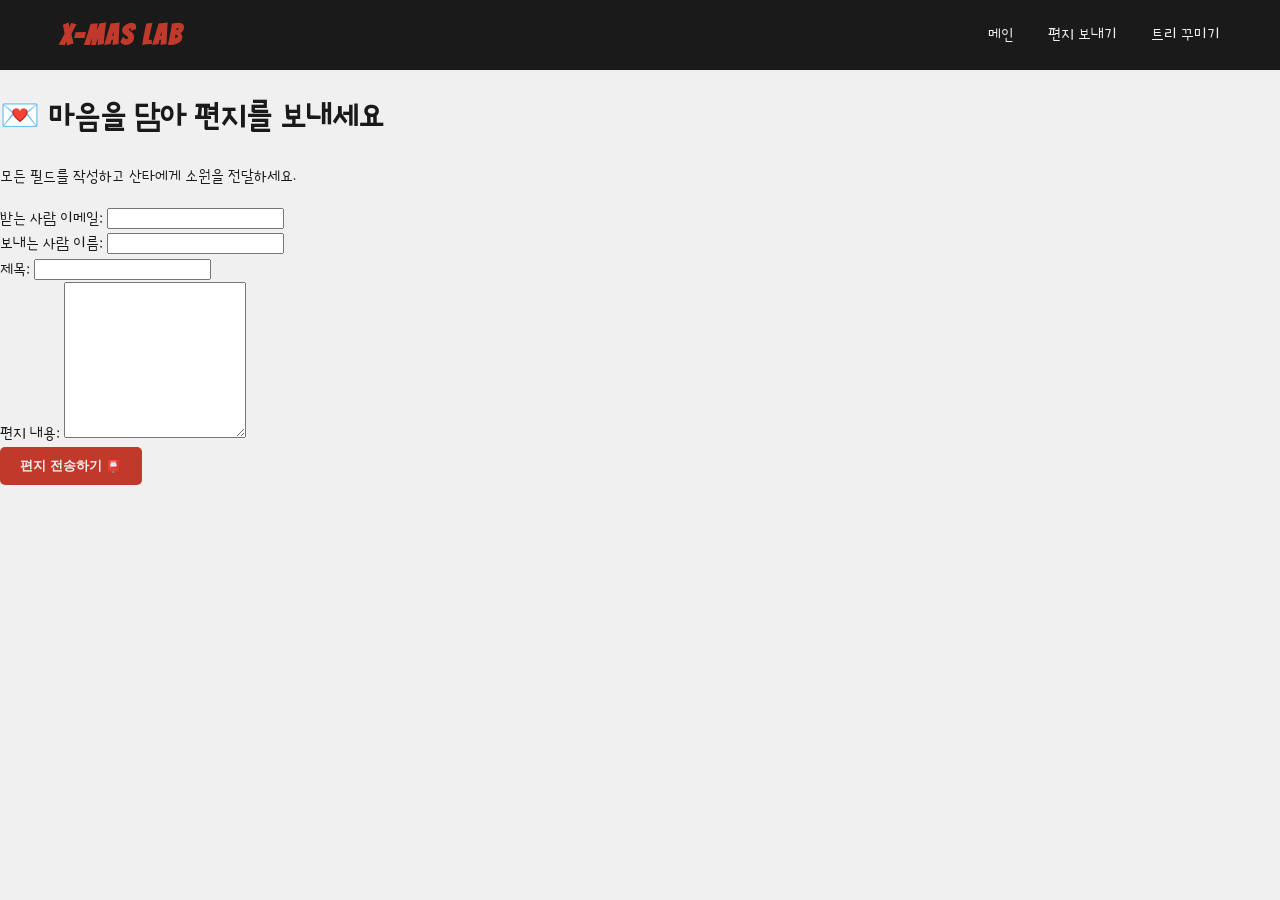
==== letter.html @ 98300f05 "폰트 수정" ====
<!DOCTYPE html>
<html lang="ko">
<head>
    <meta charset="UTF-8">
    <meta name="viewport" content="width=device-width, initial-scale=1.0">
    <title>🎄 편지 보내기</title>
    
    <link rel="preconnect" href="https://fonts.googleapis.com">
    <link rel="preconnect" href="https://fonts.gstatic.com" crossorigin>
    <link href="https://fonts.googleapis.com/css2?family=Bangers&family=Poor+Story&display=swap" rel="stylesheet">
    
    <link rel="stylesheet" href="css/style.css">
</head>
<body>
    <header class="navbar">
        <div class="nav-container">
            <div class="nav-logo"><a href="index.html">X-MAS LAB</a></div>
            <nav class="nav-links">
                <a href="index.html">메인</a>
                <a href="letter.html">편지 보내기</a>
                <a href="tree-decorator.html">트리 꾸미기</a>
            </nav>
        </div>
    </header>

    <main class="letter-main">
        <div class="letter-container">
            <h1>💌 마음을 담아 편지를 보내세요</h1>
            <p class="subtitle">모든 필드를 작성하고 산타에게 소원을 전달하세요.</p>
            
            <form id="letter-form">
                <div class="form-group">
                    <label for="to_email">받는 사람 이메일:</label>
                    <input type="email" id="to_email" name="to_email" required>
                </div>

                <div class="form-group">
                    <label for="from_name">보내는 사람 이름:</label>
                    <input type="text" id="from_name" name="from_name" required>
                </div>

                <div class="form-group">
                    <label for="subject">제목:</label>
                    <input type="text" id="subject" name="subject" required>
                </div>

                <div class="form-group">
                    <label for="message">편지 내용:</label>
                    <textarea id="message" name="message" rows="10" required></textarea>
                </div>
                
                <button type="submit" class="button-red">편지 전송하기 📮</button>
                <p id="feedback" class="feedback-message"></p>
            </form>
        </div>
    </main>

    <script src="js/letter.js"></script>
</body>
</html>
---- css/style.css ----
:root {
    /* 색상 팔레트 */
    --color-white-snow: #F0F0F0;
    --color-black-text: #1A1A1A;
    --color-red-christmas: #C0392B;
    --color-green-christmas: #27AE60;
    --color-gold-accent: #FFD700;

    /* Bangers (영문), Poor Story (한글) 폰트 설정 */
    /* Bangers는 영문 전용이므로, Poor Story를 백업으로 지정합니다. */
    --font-bangers: 'Bangers', cursive;
    --font-poorstory: 'Poor Story', cursive;

    /* 기본 폰트: 한글 가독성을 우선하되, 영문은 Bangers를 기본으로 사용합니다. */
    --font-primary: var(--font-poorstory); 
}

/* ... (기존 body, 버튼 스타일 등은 그대로 둡니다) ... */


/* --- 네비게이션 바 스타일 (네비게이션 로고에 Bangers 적용) --- */
.nav-logo a {
    color: var(--color-red-christmas);
    font-size: 1.8em;
    font-weight: 900;
    text-decoration: none;
    letter-spacing: 2px;
    
    /* 로고는 강하게 영문 폰트 적용 */
    font-family: var(--font-bangers); 
}

* {
    box-sizing: border-box;
}

body {
    background-color: var(--color-white-snow);
    color: var(--color-black-text);
    font-family: var(--font-primary);
    margin: 0;
    padding-top: 70px; /* 네비게이션 높이만큼 패딩 */
    line-height: 1.6;
}

/* --- 공통 버튼 스타일 --- */
.button-red, .button-green {
    display: inline-block;
    padding: 10px 20px;
    text-decoration: none;
    font-weight: bold;
    border-radius: 5px;
    transition: background-color 0.3s, transform 0.2s;
    text-align: center;
    border: none;
    cursor: pointer;
}

.button-red {
    background-color: var(--color-red-christmas);
    color: var(--color-white-snow);
}
.button-red:hover {
    background-color: #A93224;
    transform: translateY(-2px);
}

.button-green {
    background-color: var(--color-green-christmas);
    color: var(--color-white-snow);
}
.button-green:hover {
    background-color: #219d55;
    transform: translateY(-2px);
}

/* --- 네비게이션 바 스타일 --- */
.navbar {
    position: fixed;
    top: 0;
    left: 0;
    width: 100%;
    height: 70px;
    background-color: var(--color-black-text);
    box-shadow: var(--shadow-light);
    z-index: 1000;
}

.nav-container {
    display: flex;
    justify-content: space-between;
    align-items: center;
    max-width: 1200px;
    margin: 0 auto;
    height: 100%;
    padding: 0 20px;
}

.nav-logo a {
    color: var(--color-red-christmas);
    font-size: 1.8em;
    font-weight: 900;
    text-decoration: none;
    letter-spacing: 2px;
}

.nav-links a {
    color: var(--color-white-snow);
    text-decoration: none;
    margin-left: 30px;
    font-size: 1em;
    font-weight: 500;
    transition: color 0.3s;
}

.nav-links a:hover {
    color: var(--color-green-christmas);
}
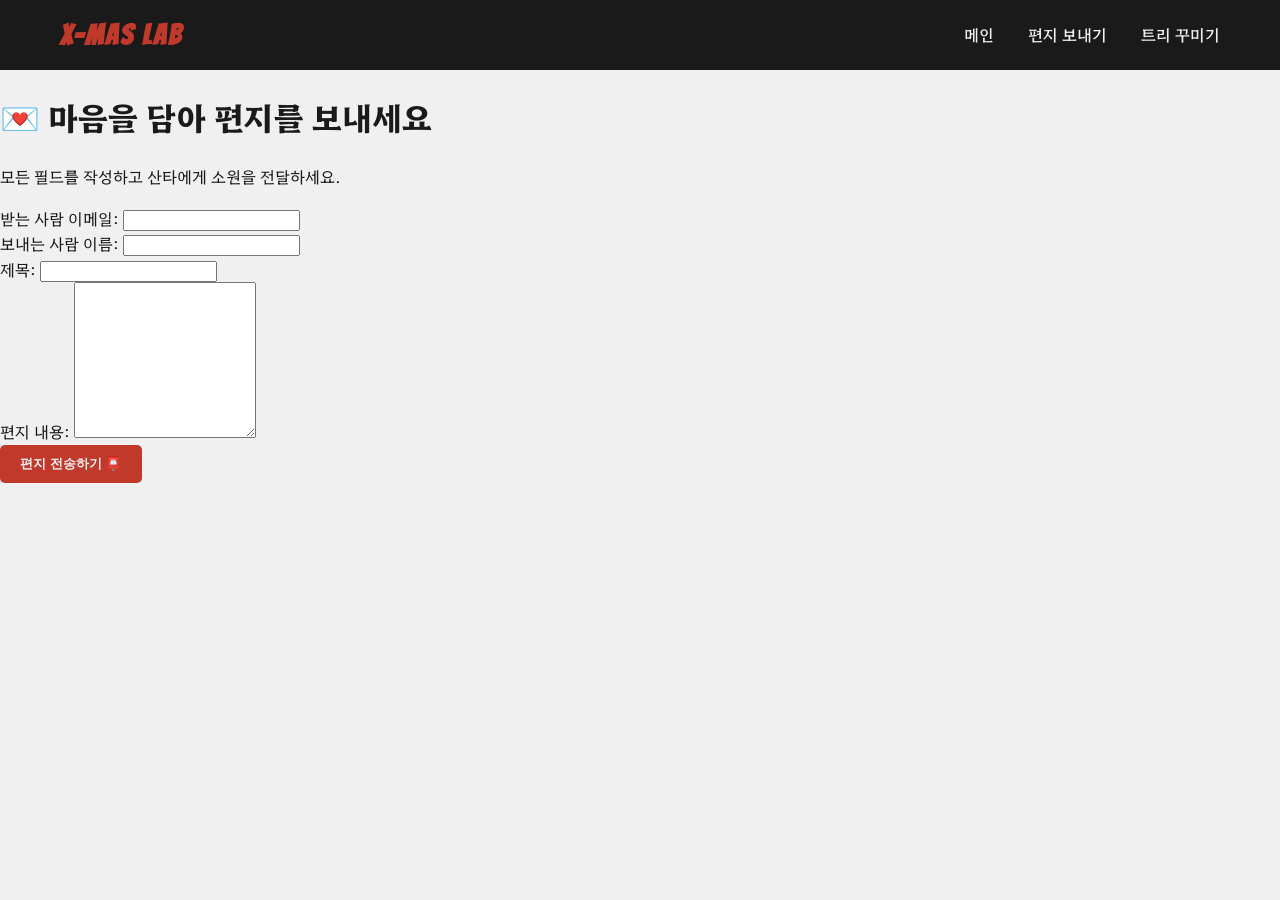
==== commit 4956b0e6: "폰트 수정" ====
--- a/letter.html
+++ b/letter.html
@@ -3,11 +3,11 @@
 <head>
     <meta charset="UTF-8">
     <meta name="viewport" content="width=device-width, initial-scale=1.0">
-    <title>🎄 편지 보내기</title>
+    <title>🎄 편지 보내기.</title>
     
     <link rel="preconnect" href="https://fonts.googleapis.com">
     <link rel="preconnect" href="https://fonts.gstatic.com" crossorigin>
-    <link href="https://fonts.googleapis.com/css2?family=Bangers&family=Poor+Story&display=swap" rel="stylesheet">
+    <link href="https://fonts.googleapis.com/css2?family=Bangers&family=Hahmlet:wght@100..900&display=swap" rel="stylesheet">
     
     <link rel="stylesheet" href="css/style.css">
 </head>
--- a/css/style.css
+++ b/css/style.css
@@ -6,13 +6,12 @@
     --color-green-christmas: #27AE60;
     --color-gold-accent: #FFD700;
 
-    /* Bangers (영문), Poor Story (한글) 폰트 설정 */
-    /* Bangers는 영문 전용이므로, Poor Story를 백업으로 지정합니다. */
+    /* Bangers (영문), Hahmlet (한글) 폰트 설정 */
     --font-bangers: 'Bangers', cursive;
-    --font-poorstory: 'Poor Story', cursive;
+    --font-hahmlet: 'Hahmlet', serif; /* Poor Story 대신 Hahmlet으로 변경 */
 
     /* 기본 폰트: 한글 가독성을 우선하되, 영문은 Bangers를 기본으로 사용합니다. */
-    --font-primary: var(--font-poorstory); 
+    --font-primary: var(--font-hahmlet); /* 기본 폰트를 Hahmlet으로 변경 */
 }
 
 /* ... (기존 body, 버튼 스타일 등은 그대로 둡니다) ... */
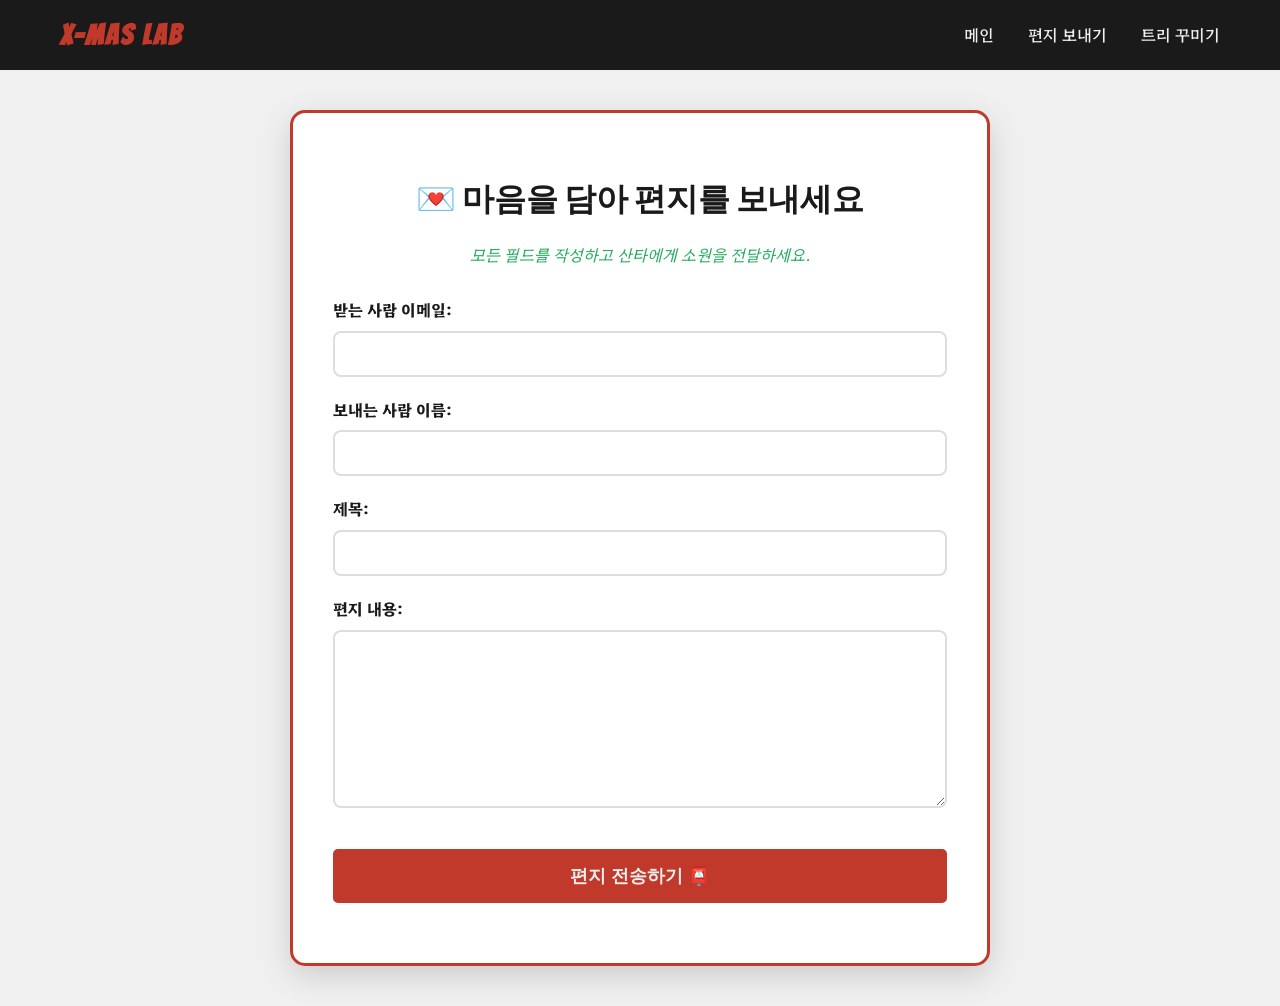
==== commit a7aa4ba1: "수정" ====
--- a/letter.html
+++ b/letter.html
@@ -8,8 +8,14 @@
     <link rel="preconnect" href="https://fonts.googleapis.com">
     <link rel="preconnect" href="https://fonts.gstatic.com" crossorigin>
     <link href="https://fonts.googleapis.com/css2?family=Bangers&family=Hahmlet:wght@100..900&display=swap" rel="stylesheet">
+
+    <link rel="stylesheet" href="css/style.css">
+    <link rel="stylesheet" href="css/letter.css"> 
     
-    <link rel="stylesheet" href="css/style.css">
+    <script type="text/javascript" src="https://cdn.emailjs.com/sdk/2.3.2/email.min.js"></script>
+    <script type="text/javascript">
+        emailjs.init("YOUR_USER_ID"); 
+    </script>
 </head>
 <body>
     <header class="navbar">
--- a/css/letter.css
+++ b/css/letter.css
@@ -0,0 +1,91 @@
+/* --- 편지 보내기 페이지 전용 스타일 --- */
+
+.letter-main {
+    display: flex;
+    justify-content: center;
+    padding: 40px 20px;
+    background-color: var(--color-white-snow);
+}
+
+.letter-container {
+    width: 100%;
+    max-width: 700px;
+    background-color: #FFF;
+    padding: 40px;
+    border-radius: 15px;
+    box-shadow: 0 10px 30px rgba(0, 0, 0, 0.15); /* 입체감 */
+    border: 3px solid var(--color-red-christmas); /* 크리스마스 테두리 */
+}
+
+/* h1 스타일: Bangers 폰트 적용 */
+.letter-container h1 {
+    text-align: center;
+    color: var(--color-black-text);
+    margin-bottom: 10px;
+    
+    /* Bangers 폰트 적용 (이전 단계에서 설정한 변수 사용) */
+    font-family: var(--font-bangers); 
+}
+
+.subtitle {
+    text-align: center;
+    color: var(--color-green-christmas);
+    margin-bottom: 30px;
+    font-style: italic;
+}
+
+/* 폼 스타일 */
+.form-group {
+    margin-bottom: 20px;
+}
+
+label {
+    display: block;
+    margin-bottom: 8px;
+    font-weight: bold;
+    color: var(--color-black-text);
+}
+
+input[type="text"], input[type="email"], textarea {
+    width: 100%;
+    padding: 12px;
+    border: 2px solid #ddd;
+    border-radius: 8px;
+    font-size: 1em;
+    transition: border-color 0.3s;
+    background-color: #fff;
+    /* Hahmlet 폰트가 적용되도록 font-family를 지정하지 않습니다.
+       (style.css의 body/--font-primary를 따릅니다.) */
+}
+
+input:focus, textarea:focus {
+    border-color: var(--color-red-christmas); /* 포커스 시 빨간색 */
+    outline: none;
+    box-shadow: 0 0 5px rgba(192, 57, 43, 0.5);
+}
+
+textarea {
+    resize: vertical;
+}
+
+.letter-container .button-red {
+    width: 100%;
+    padding: 15px;
+    font-size: 1.1em;
+    margin-top: 15px;
+}
+
+/* 피드백 메시지 */
+.feedback-message {
+    text-align: center;
+    margin-top: 20px;
+    font-weight: bold;
+}
+
+.feedback-success {
+    color: var(--color-green-christmas);
+}
+
+.feedback-error {
+    color: var(--color-red-christmas);
+}
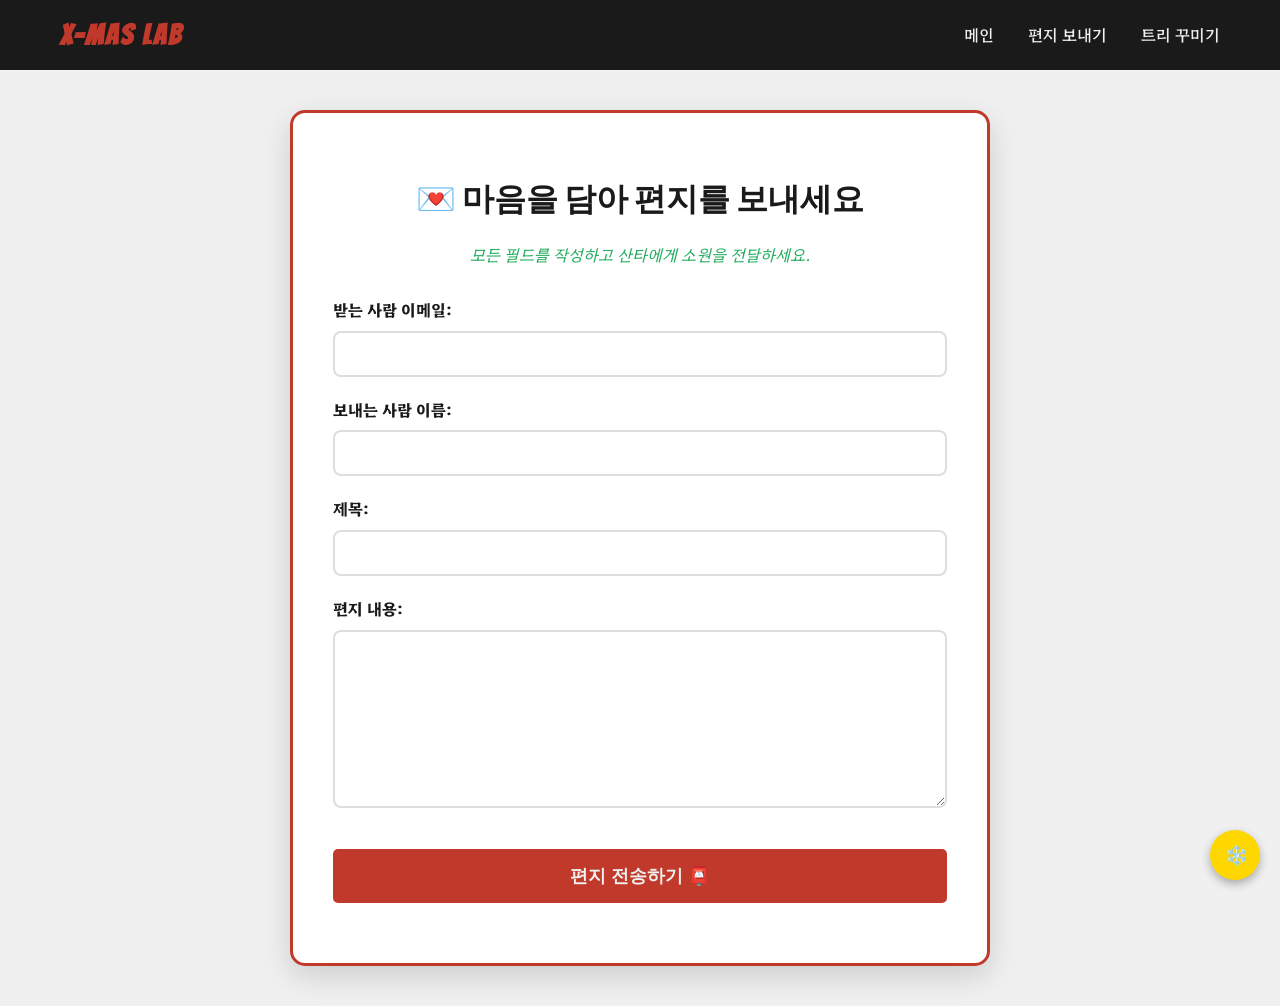
==== commit 11f9249a: "눈" ====
--- a/letter.html
+++ b/letter.html
@@ -11,13 +11,15 @@
 
     <link rel="stylesheet" href="css/style.css">
     <link rel="stylesheet" href="css/letter.css"> 
-    
+
     <script type="text/javascript" src="https://cdn.emailjs.com/sdk/2.3.2/email.min.js"></script>
     <script type="text/javascript">
-        emailjs.init("YOUR_USER_ID"); 
+        emailjs.init("2Ias9NrCsWHi0AP_0"); 
     </script>
 </head>
 <body>
+    <div id="snow-container" class="snow-container"></div> 
+
     <header class="navbar">
         <div class="nav-container">
             <div class="nav-logo"><a href="index.html">X-MAS LAB</a></div>
@@ -60,7 +62,9 @@
             </form>
         </div>
     </main>
+    
+    <button id="snow-toggle">❄️</button> 
 
     <script src="js/letter.js"></script>
-</body>
+    <script src="js/script.js"></script> </body>
 </html>
--- a/css/style.css
+++ b/css/style.css
@@ -114,4 +114,71 @@
 
 .nav-links a:hover {
     color: var(--color-green-christmas);
+}
+
+/* --- 눈 효과 (Snow Effect) 스타일 --- */
+
+/* 1. 눈 컨테이너 (스크롤 방지 및 화면 전체 덮기) */
+.snow-container {
+    position: fixed;
+    top: 0;
+    left: 0;
+    width: 100%;
+    height: 100%;
+    pointer-events: none; /* 눈이 클릭을 방해하지 않도록 설정 */
+    z-index: 999; /* 네비게이션바(1000) 바로 아래 */
+    overflow: hidden;
+}
+
+/* 2. 개별 눈송이 기본 스타일 */
+.snowflake {
+    position: absolute;
+    width: 10px;
+    height: 10px;
+    background: #fff;
+    border-radius: 50%;
+    opacity: 0.8;
+    filter: drop-shadow(0 0 5px rgba(255, 255, 255, 0.5));
+    animation: fall linear infinite; /* 눈 내리는 애니메이션 적용 */
+}
+
+/* 3. 눈 내리는 애니메이션 */
+@keyframes fall {
+    0% {
+        transform: translate3d(0, -100px, 0) rotate(0deg);
+        opacity: 0.8;
+    }
+    100% {
+        transform: translate3d(0, 100vh, 0) rotate(360deg);
+        opacity: 0.2;
+    }
+}
+
+/* 4. 애니메이션 일시 정지/재개 (JS에서 사용) */
+.snow-container.paused .snowflake {
+    animation-play-state: paused; /* 이 클래스가 추가되면 애니메이션 정지 */
+}
+
+/* 5. 눈 토글 버튼 스타일 */
+#snow-toggle {
+    position: fixed;
+    bottom: 20px;
+    right: 20px;
+    z-index: 1001; /* 네비게이션바 위에 배치 */
+    padding: 10px 15px;
+    border-radius: 50%;
+    width: 50px;
+    height: 50px;
+    font-size: 1.2em;
+    font-weight: bold;
+    background-color: var(--color-gold-accent);
+    color: var(--color-black-text);
+    box-shadow: 0 4px 10px rgba(0, 0, 0, 0.3);
+    border: none;
+    cursor: pointer;
+    transition: background-color 0.3s;
+}
+
+#snow-toggle:hover {
+    background-color: #e0b400;
 }
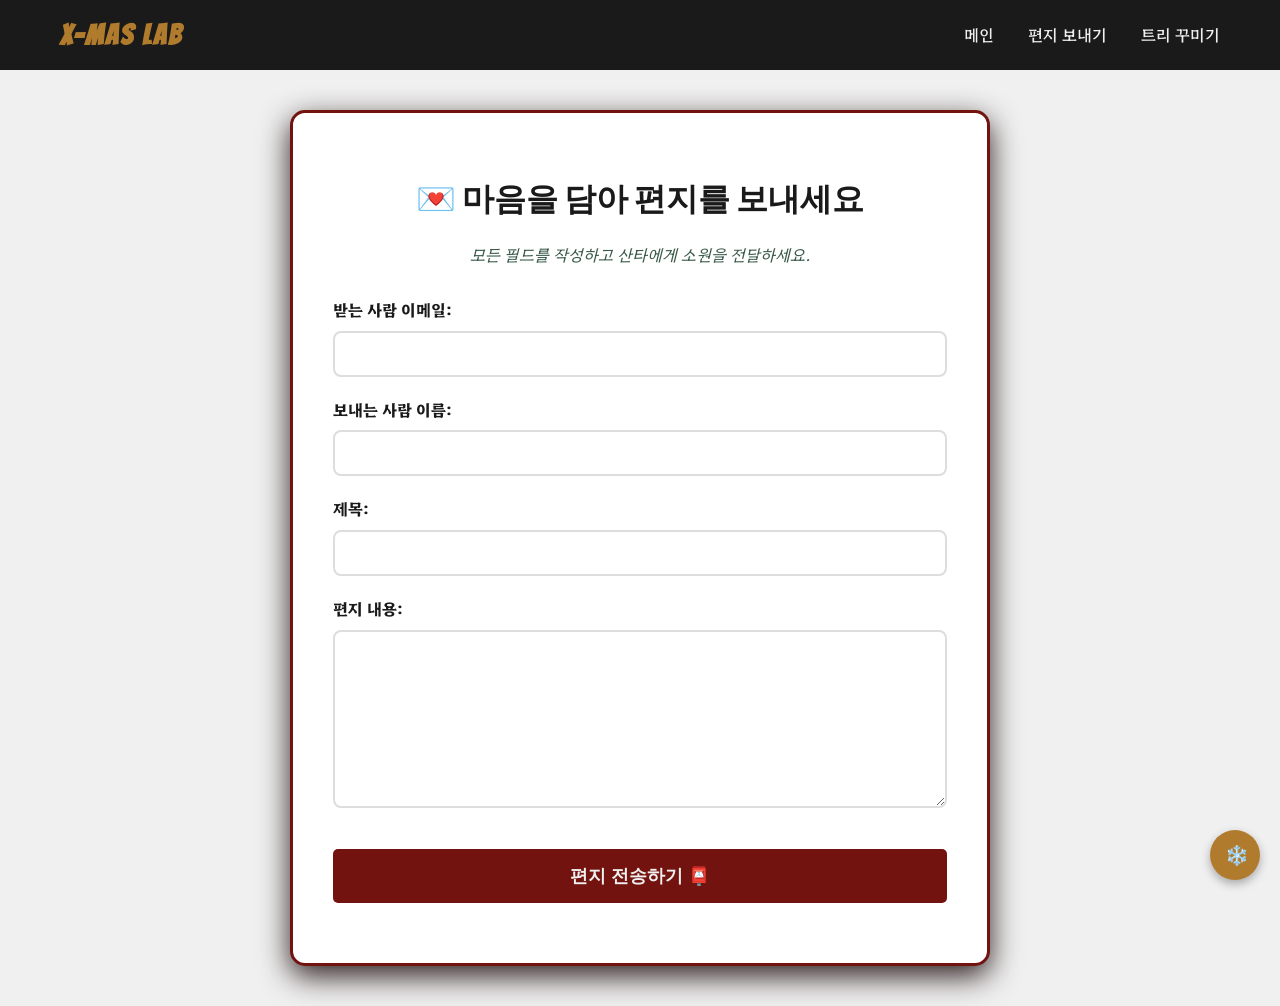
==== commit bc1f211f: "페이지 이름 수정" ====
--- a/letter.html
+++ b/letter.html
@@ -3,7 +3,7 @@
 <head>
     <meta charset="UTF-8">
     <meta name="viewport" content="width=device-width, initial-scale=1.0">
-    <title>🎄 편지 보내기.</title>
+    <title>🎄 편지 보내기</title>
     
     <link rel="preconnect" href="https://fonts.googleapis.com">
     <link rel="preconnect" href="https://fonts.gstatic.com" crossorigin>
--- a/css/style.css
+++ b/css/style.css
@@ -1,10 +1,12 @@
 :root {
     /* 색상 팔레트 */
     --color-white-snow: #F0F0F0;
-    --color-black-text: #1A1A1A;
-    --color-red-christmas: #C0392B;
-    --color-green-christmas: #27AE60;
-    --color-gold-accent: #FFD700;
+    --color-dark-brown-background: #2C1D1D; /* 더 어두운 고동색 배경색 추가 */
+    --color-black-text: #1A1A1A; /* 기존 블랙 텍스트 유지 (필요 시 수정 가능) */
+    --color-red-christmas: #72130F; /* 기존 빨간색 유지 */
+    --color-green-christmas: #3a5a4a;
+    --color-gold-accent: #B07B2D;
+    --color-button-dark-red: #72130F; /* 새로운 버튼 색상 추가 */
 
     /* Bangers (영문), Hahmlet (한글) 폰트 설정 */
     --font-bangers: 'Bangers', cursive;
@@ -34,11 +36,11 @@
 }
 
 body {
-    background-color: var(--color-white-snow);
-    color: var(--color-black-text);
+    background-color: var(--color-dark-brown-background); /* 이 부분을 수정합니다! */
+    color: var(--color-white-snow); /* 배경이 어두워지므로 텍스트 색상을 흰색 계열로 변경 */
     font-family: var(--font-primary);
     margin: 0;
-    padding-top: 70px; /* 네비게이션 높이만큼 패딩 */
+    padding-top: 70px;
     line-height: 1.6;
 }
 
@@ -56,11 +58,11 @@
 }
 
 .button-red {
-    background-color: var(--color-red-christmas);
+    background-color: var(--color-button-dark-red); /* 이 부분을 수정합니다! */
     color: var(--color-white-snow);
 }
 .button-red:hover {
-    background-color: #A93224;
+    background-color: #5A0F0D; /* 호버 시 조금 더 어둡게 */
     transform: translateY(-2px);
 }
 
@@ -69,7 +71,7 @@
     color: var(--color-white-snow);
 }
 .button-green:hover {
-    background-color: #219d55;
+    background-color: #3a5a4a;
     transform: translateY(-2px);
 }
 
@@ -96,11 +98,12 @@
 }
 
 .nav-logo a {
-    color: var(--color-red-christmas);
+    color: var(--color-gold-accent); /* 가독성을 위해 골드 색상으로 변경 */
     font-size: 1.8em;
     font-weight: 900;
     text-decoration: none;
     letter-spacing: 2px;
+    font-family: var(--font-bangers); 
 }
 
 .nav-links a {
@@ -150,7 +153,7 @@
     }
     100% {
         transform: translate3d(0, 100vh, 0) rotate(360deg);
-        opacity: 0.2;
+        opacity: 0; /* 100%에서 투명하게 만들어 사라지게 합니다. */
     }
 }
 
@@ -180,5 +183,5 @@
 }
 
 #snow-toggle:hover {
-    background-color: #e0b400;
+    background-color: #902f2c;
 }
--- a/css/letter.css
+++ b/css/letter.css
@@ -13,7 +13,7 @@
     background-color: #FFF;
     padding: 40px;
     border-radius: 15px;
-    box-shadow: 0 10px 30px rgba(0, 0, 0, 0.15); /* 입체감 */
+    box-shadow: 0 10px 30px #2C1D1D; /* 입체감 */
     border: 3px solid var(--color-red-christmas); /* 크리스마스 테두리 */
 }
 
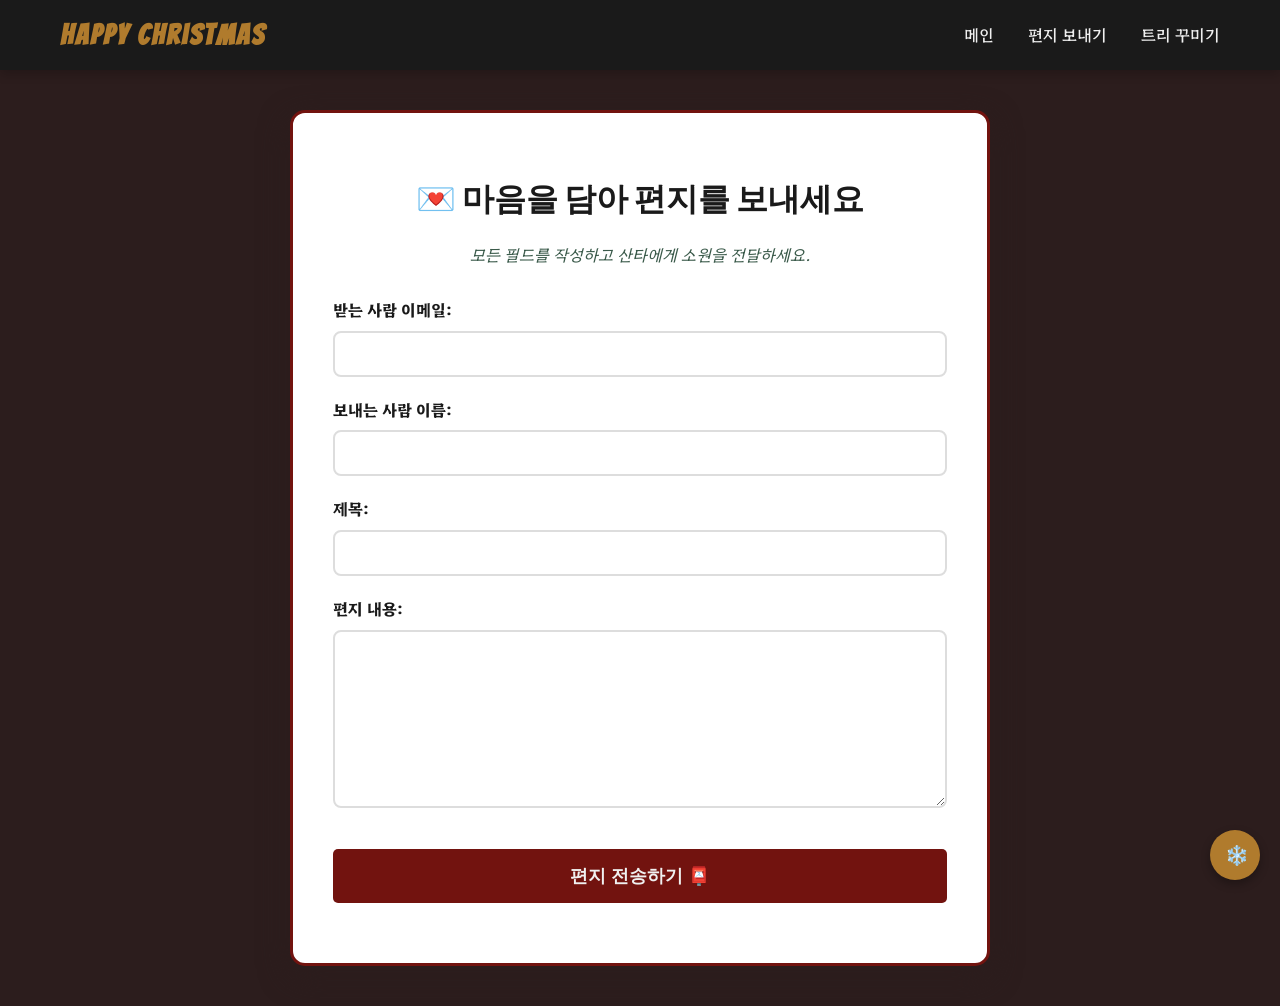
==== commit af6cd171: "해피클르마스" ====
--- a/letter.html
+++ b/letter.html
@@ -22,7 +22,7 @@
 
     <header class="navbar">
         <div class="nav-container">
-            <div class="nav-logo"><a href="index.html">X-MAS LAB</a></div>
+            <div class="nav-logo"><a href="index.html">Happy Christmas</a></div>
             <nav class="nav-links">
                 <a href="index.html">메인</a>
                 <a href="letter.html">편지 보내기</a>
--- a/css/style.css
+++ b/css/style.css
@@ -1,34 +1,18 @@
 :root {
-    /* 색상 팔레트 */
+    /* 색상 팔레트 (사용자 정의) */
     --color-white-snow: #F0F0F0;
-    --color-dark-brown-background: #2C1D1D; /* 더 어두운 고동색 배경색 추가 */
-    --color-black-text: #1A1A1A; /* 기존 블랙 텍스트 유지 (필요 시 수정 가능) */
-    --color-red-christmas: #72130F; /* 기존 빨간색 유지 */
+    --color-dark-brown-background: #2C1D1D; 
+    --color-black-text: #1A1A1A; 
+    --color-red-christmas: #72130F; 
     --color-green-christmas: #3a5a4a;
-    --color-gold-accent: #B07B2D;
-    --color-button-dark-red: #72130F; /* 새로운 버튼 색상 추가 */
+    --color-gold-accent: #B07B2D; 
+    --color-button-dark-red: #72130F; 
+    --shadow-light: 0 4px 10px rgba(0, 0, 0, 0.2);
 
-    /* Bangers (영문), Hahmlet (한글) 폰트 설정 */
+    /* 폰트 설정 */
     --font-bangers: 'Bangers', cursive;
-    --font-hahmlet: 'Hahmlet', serif; /* Poor Story 대신 Hahmlet으로 변경 */
-
-    /* 기본 폰트: 한글 가독성을 우선하되, 영문은 Bangers를 기본으로 사용합니다. */
-    --font-primary: var(--font-hahmlet); /* 기본 폰트를 Hahmlet으로 변경 */
-}
-
-/* ... (기존 body, 버튼 스타일 등은 그대로 둡니다) ... */
-
-
-/* --- 네비게이션 바 스타일 (네비게이션 로고에 Bangers 적용) --- */
-.nav-logo a {
-    color: var(--color-red-christmas);
-    font-size: 1.8em;
-    font-weight: 900;
-    text-decoration: none;
-    letter-spacing: 2px;
-    
-    /* 로고는 강하게 영문 폰트 적용 */
-    font-family: var(--font-bangers); 
+    --font-hahmlet: 'Hahmlet', serif; 
+    --font-primary: var(--font-hahmlet); 
 }
 
 * {
@@ -36,11 +20,11 @@
 }
 
 body {
-    background-color: var(--color-dark-brown-background); /* 이 부분을 수정합니다! */
-    color: var(--color-white-snow); /* 배경이 어두워지므로 텍스트 색상을 흰색 계열로 변경 */
+    background-color: var(--color-dark-brown-background); 
+    color: var(--color-white-snow); 
     font-family: var(--font-primary);
     margin: 0;
-    padding-top: 70px;
+    padding-top: 70px; 
     line-height: 1.6;
 }
 
@@ -58,11 +42,11 @@
 }
 
 .button-red {
-    background-color: var(--color-button-dark-red); /* 이 부분을 수정합니다! */
+    background-color: var(--color-button-dark-red); 
     color: var(--color-white-snow);
 }
 .button-red:hover {
-    background-color: #5A0F0D; /* 호버 시 조금 더 어둡게 */
+    background-color: #5A0F0D;
     transform: translateY(-2px);
 }
 
@@ -71,7 +55,7 @@
     color: var(--color-white-snow);
 }
 .button-green:hover {
-    background-color: #3a5a4a;
+    background-color: #2F4738;
     transform: translateY(-2px);
 }
 
@@ -98,7 +82,7 @@
 }
 
 .nav-logo a {
-    color: var(--color-gold-accent); /* 가독성을 위해 골드 색상으로 변경 */
+    color: var(--color-gold-accent); 
     font-size: 1.8em;
     font-weight: 900;
     text-decoration: none;
@@ -119,33 +103,29 @@
     color: var(--color-green-christmas);
 }
 
-/* --- 눈 효과 (Snow Effect) 스타일 --- */
-
-/* 1. 눈 컨테이너 (스크롤 방지 및 화면 전체 덮기) */
+/* --- 눈 효과 (Snow Effect) 스타일 (FIXED) --- */
 .snow-container {
     position: fixed;
     top: 0;
     left: 0;
     width: 100%;
     height: 100%;
-    pointer-events: none; /* 눈이 클릭을 방해하지 않도록 설정 */
-    z-index: 999; /* 네비게이션바(1000) 바로 아래 */
+    pointer-events: none; 
+    z-index: 999; 
     overflow: hidden;
 }
 
-/* 2. 개별 눈송이 기본 스타일 */
 .snowflake {
     position: absolute;
     width: 10px;
     height: 10px;
-    background: #fff;
-    border-radius: 50%;
+    background: #fff; 
+    border-radius: 50%; 
     opacity: 0.8;
     filter: drop-shadow(0 0 5px rgba(255, 255, 255, 0.5));
-    animation: fall linear infinite; /* 눈 내리는 애니메이션 적용 */
+    animation: fall linear infinite; 
 }
 
-/* 3. 눈 내리는 애니메이션 */
 @keyframes fall {
     0% {
         transform: translate3d(0, -100px, 0) rotate(0deg);
@@ -153,13 +133,8 @@
     }
     100% {
         transform: translate3d(0, 100vh, 0) rotate(360deg);
-        opacity: 0; /* 100%에서 투명하게 만들어 사라지게 합니다. */
+        opacity: 0; 
     }
-}
-
-/* 4. 애니메이션 일시 정지/재개 (JS에서 사용) */
-.snow-container.paused .snowflake {
-    animation-play-state: paused; /* 이 클래스가 추가되면 애니메이션 정지 */
 }
 
 /* 5. 눈 토글 버튼 스타일 */
@@ -167,7 +142,7 @@
     position: fixed;
     bottom: 20px;
     right: 20px;
-    z-index: 1001; /* 네비게이션바 위에 배치 */
+    z-index: 1001; 
     padding: 10px 15px;
     border-radius: 50%;
     width: 50px;
--- a/css/letter.css
+++ b/css/letter.css
@@ -4,7 +4,7 @@
     display: flex;
     justify-content: center;
     padding: 40px 20px;
-    background-color: var(--color-white-snow);
+    background-color: var(--color-dark-brown-background); /* 다른 페이지와 동일한 변수 사용 */
 }
 
 .letter-container {
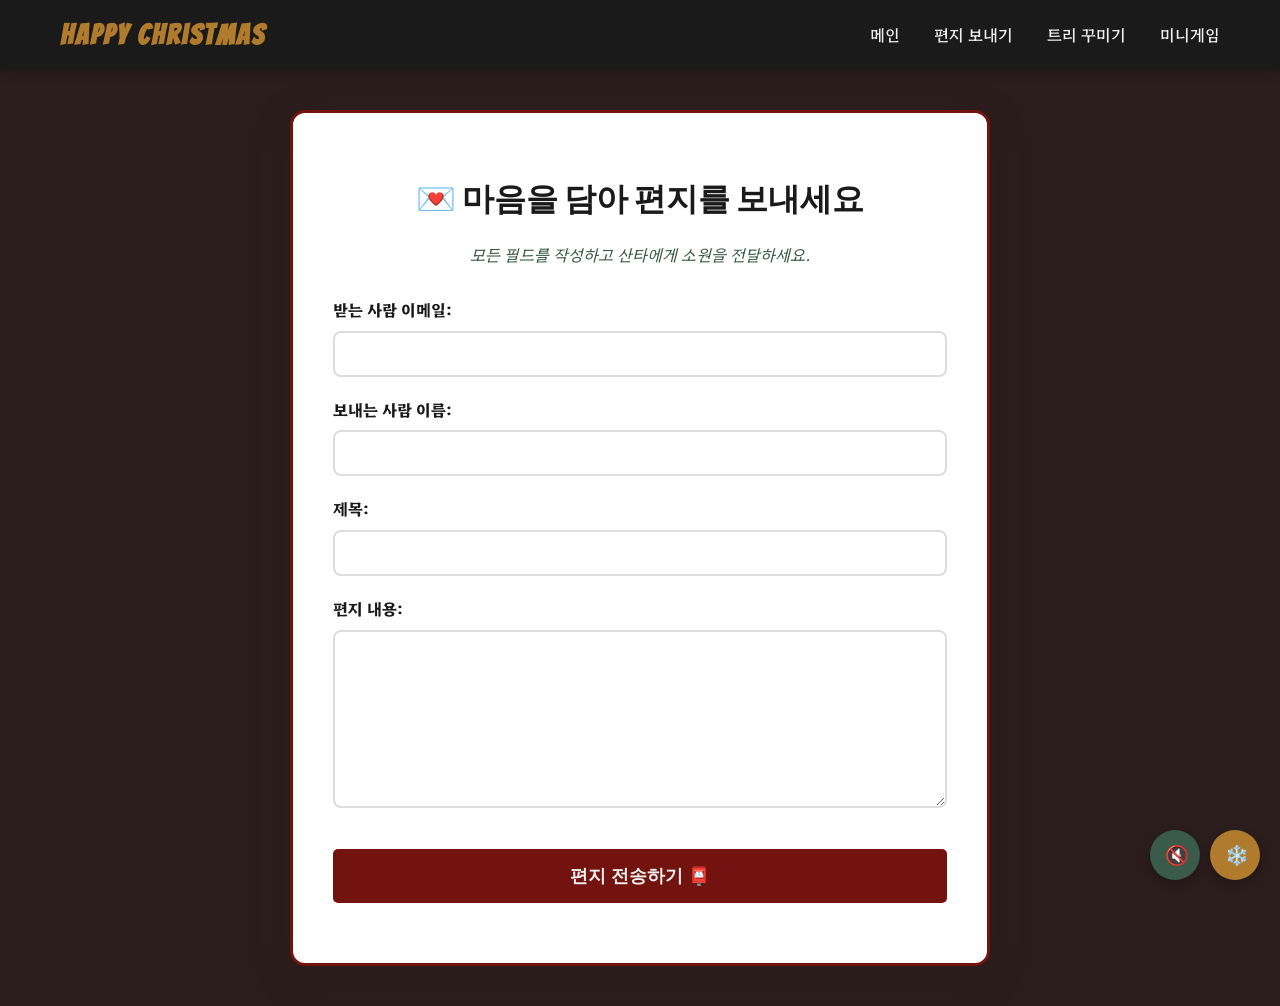
==== commit d0841cd1: "미니게임 및 사운드, 타이머 추가" ====
--- a/letter.html
+++ b/letter.html
@@ -27,6 +27,7 @@
                 <a href="index.html">메인</a>
                 <a href="letter.html">편지 보내기</a>
                 <a href="tree-decorator.html">트리 꾸미기</a>
+                <a href="minigame.html">미니게임</a>
             </nav>
         </div>
     </header>
@@ -62,6 +63,9 @@
             </form>
         </div>
     </main>
+
+    <audio id="christmas-carol" src="assets/audio/carol.mp3" loop></audio> 
+    <button id="music-toggle" class="music-toggle-button">🎶</button>
     
     <button id="snow-toggle">❄️</button> 
 
--- a/css/style.css
+++ b/css/style.css
@@ -158,5 +158,29 @@
 }
 
 #snow-toggle:hover {
-    background-color: #902f2c;
+    background-color: #604d07;
+}
+
+/* 6. 음악 토글 버튼 스타일 (NEW) */
+#music-toggle {
+    position: fixed;
+    bottom: 20px;
+    right: 80px; /* 눈 토글 버튼의 왼쪽으로 띄웁니다 */
+    z-index: 1001; 
+    padding: 10px 15px;
+    border-radius: 50%;
+    width: 50px;
+    height: 50px;
+    font-size: 1.2em;
+    font-weight: bold;
+    background-color: var(--color-green-christmas); 
+    color: var(--color-white-snow);
+    box-shadow: 0 4px 10px rgba(0, 0, 0, 0.3);
+    border: none;
+    cursor: pointer;
+    transition: background-color 0.3s;
+}
+
+#music-toggle:hover {
+    background-color: #2F4738; 
 }
